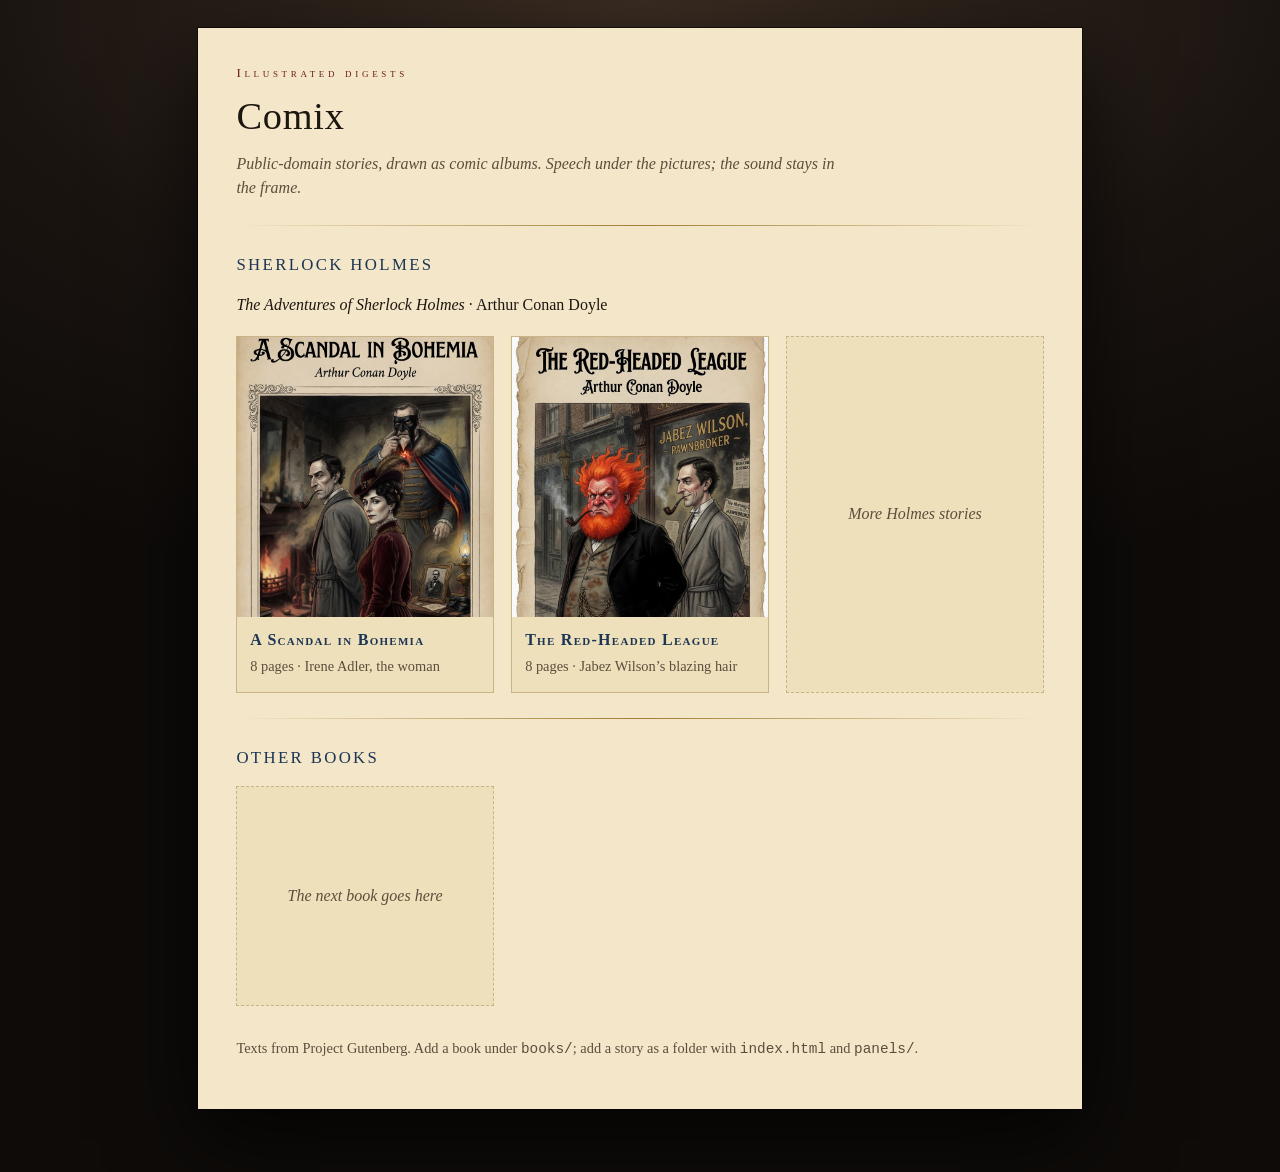
==== index.html @ 502da9e5 "Add Comix site with two Sherlock Holmes digests Catalog of books and stories, plus A Scandal in Bohe" ====
<!DOCTYPE html>
<html lang="en">
<head>
<meta charset="utf-8">
<meta name="viewport" content="width=device-width, initial-scale=1">
<title>Comix</title>
<link rel="stylesheet" href="/css/site.css">
</head>
<body>
<div class="wrap">
  <article class="sheet">
    <p class="kicker">Illustrated digests</p>
    <h1>Comix</h1>
    <p class="lede">Public-domain stories, drawn as comic albums. Speech under the pictures; the sound stays in the frame.</p>
    <hr class="rule">

    <h2>Sherlock Holmes</h2>
    <p class="book-head"><em>The Adventures of Sherlock Holmes</em> · Arthur Conan Doyle</p>
    <div class="grid">
      <a class="card" href="/books/sherlock-holmes/a-scandal-in-bohemia/">
        <img src="/books/sherlock-holmes/a-scandal-in-bohemia/panels/00-cover.jpg" alt="A Scandal in Bohemia">
        <div class="meta">
          <strong>A Scandal in Bohemia</strong>
          <span>8 pages · Irene Adler, the woman</span>
        </div>
      </a>
      <a class="card" href="/books/sherlock-holmes/the-red-headed-league/">
        <img src="/books/sherlock-holmes/the-red-headed-league/panels/00-cover.jpg" alt="The Red-Headed League">
        <div class="meta">
          <strong>The Red-Headed League</strong>
          <span>8 pages · Jabez Wilson’s blazing hair</span>
        </div>
      </a>
      <a class="card ghost" href="/books/sherlock-holmes/">
        More Holmes stories
      </a>
    </div>

    <hr class="rule">
    <h2>Other books</h2>
    <div class="grid">
      <div class="card ghost">The next book goes here</div>
    </div>

    <footer>
      Texts from Project Gutenberg. Add a book under <code>books/</code>; add a story as a folder with <code>index.html</code> and <code>panels/</code>.
    </footer>
  </article>
</div>
</body>
</html>
---- css/site.css ----
:root {
  --ink: #1c1610;
  --paper: #f4e6c8;
  --muted: #5c4e3d;
  --oxblood: #6b1c22;
  --gold: #a07d32;
  --prussian: #1c3554;
}
* { box-sizing: border-box; }
html, body { margin: 0; padding: 0; }
body {
  background: radial-gradient(1200px 600px at 50% 0%, #3a2c22 0%, #1a1410 55%, #0e0b09 100%);
  color: var(--ink);
  font-family: Palatino, "Palatino Linotype", "Iowan Old Style", "Times New Roman", serif;
  line-height: 1.5;
  min-height: 100vh;
}
.wrap {
  max-width: 920px;
  margin: 0 auto;
  padding: 28px 18px 64px;
}
.sheet {
  background: var(--paper);
  box-shadow: 0 0 0 1px #0008, 0 30px 80px #000a;
  padding: 2.2rem 2.4rem 3rem;
}
.kicker {
  font-variant: small-caps;
  letter-spacing: .28em;
  color: var(--oxblood);
  font-size: .82rem;
  margin: 0 0 .35rem;
}
h1 {
  font-weight: 400;
  font-size: 2.4rem;
  margin: 0 0 .35rem;
  letter-spacing: .02em;
}
.lede {
  color: var(--muted);
  font-style: italic;
  margin: 0 0 1.6rem;
  max-width: 38rem;
}
.rule {
  border: 0;
  height: 1px;
  background: linear-gradient(90deg, transparent, var(--gold), transparent);
  margin: 1.6rem 0;
}
h2 {
  font-weight: 400;
  letter-spacing: .14em;
  text-transform: uppercase;
  font-size: 1.05rem;
  color: var(--prussian);
  margin: 0 0 1rem;
}
.crumbs {
  font-size: .92rem;
  margin: 0 0 1.2rem;
}
.crumbs a { color: var(--oxblood); }
.grid {
  display: grid;
  grid-template-columns: repeat(auto-fill, minmax(240px, 1fr));
  gap: 1.1rem;
}
.card {
  display: block;
  background: #efe0bc;
  border: 1px solid #c9b48a;
  color: inherit;
  text-decoration: none;
  overflow: hidden;
}
.card img {
  width: 100%;
  height: 280px;
  object-fit: cover;
  object-position: center 15%;
  display: block;
  background: #1c1610;
}
.card .meta { padding: .7rem .8rem .9rem; }
.card strong {
  display: block;
  font-variant: small-caps;
  letter-spacing: .08em;
  color: var(--prussian);
}
.card span {
  display: block;
  color: var(--muted);
  font-size: .9rem;
  margin-top: .2rem;
}
.card.ghost {
  min-height: 220px;
  display: flex;
  align-items: center;
  justify-content: center;
  color: var(--muted);
  font-style: italic;
  border-style: dashed;
}
.book-head { margin-bottom: 1.2rem; }
.book-head p { margin: .3rem 0 0; color: var(--muted); }
footer {
  margin-top: 2rem;
  color: var(--muted);
  font-size: .9rem;
}
a { color: var(--oxblood); }
@media (max-width: 640px) {
  .sheet { padding: 1.4rem 1.1rem 2.2rem; }
  h1 { font-size: 1.8rem; }
  .card img { height: 200px; }
}
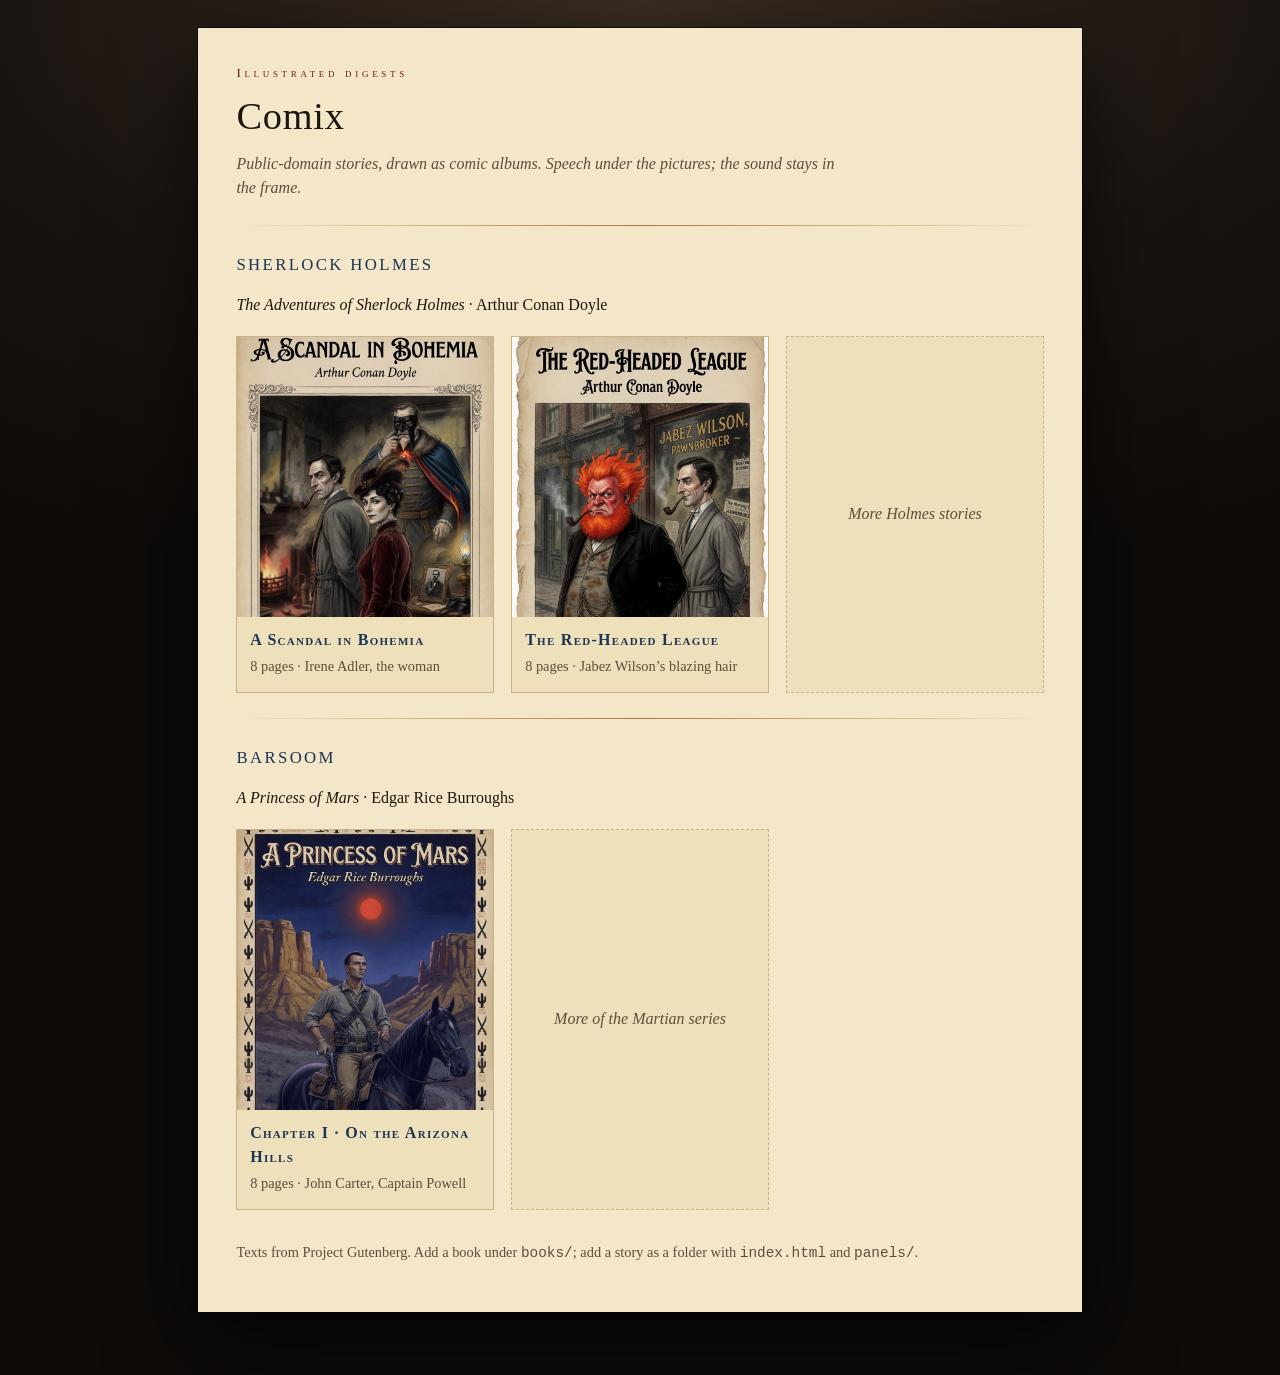
==== commit 8e0dc10a: "Add Barsoom Chapter I: On the Arizona Hills Eight-page digest of A Princess of Mars, starting in Ari" ====
--- a/index.html
+++ b/index.html
@@ -37,9 +37,20 @@
     </div>
 
     <hr class="rule">
-    <h2>Other books</h2>
+
+    <h2>Barsoom</h2>
+    <p class="book-head"><em>A Princess of Mars</em> · Edgar Rice Burroughs</p>
     <div class="grid">
-      <div class="card ghost">The next book goes here</div>
+      <a class="card" href="/books/barsoom/a-princess-of-mars/chapter-01/">
+        <img src="/books/barsoom/a-princess-of-mars/chapter-01/panels/00-cover.jpg" alt="A Princess of Mars, Chapter I">
+        <div class="meta">
+          <strong>Chapter I · On the Arizona Hills</strong>
+          <span>8 pages · John Carter, Captain Powell</span>
+        </div>
+      </a>
+      <a class="card ghost" href="/books/barsoom/">
+        More of the Martian series
+      </a>
     </div>
 
     <footer>
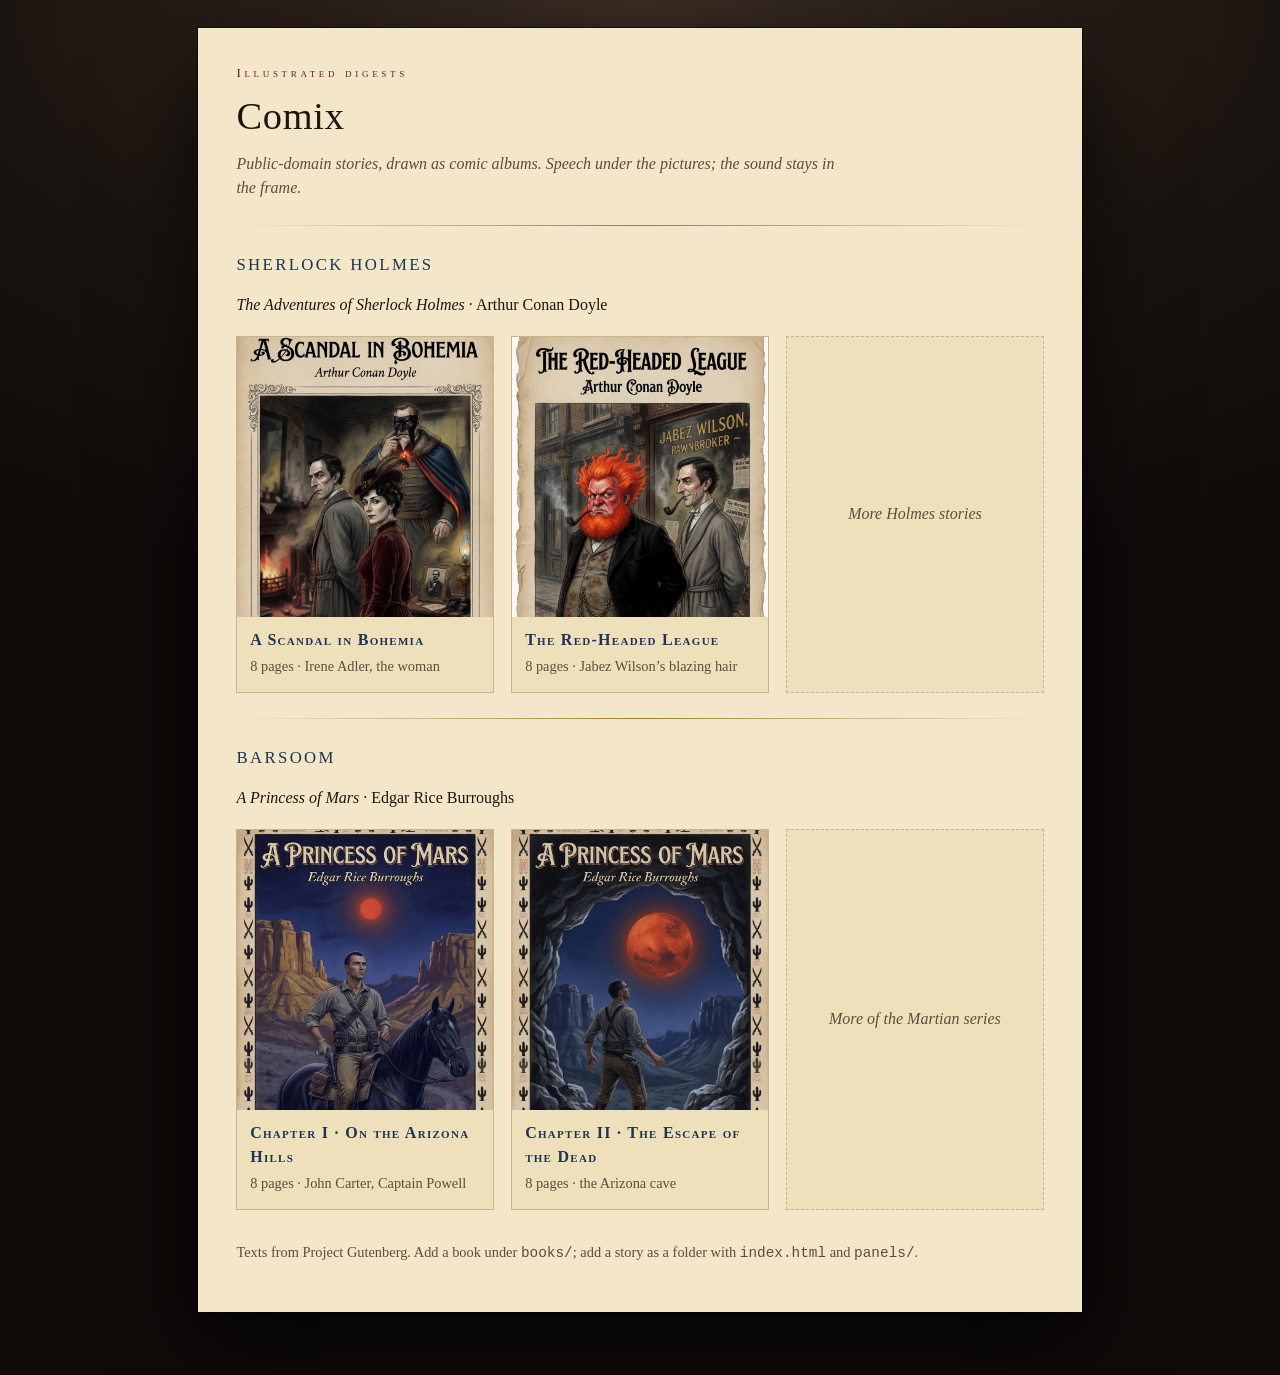
==== commit 2a6bd753: "Add Barsoom Chapter II: The Escape of the Dead Eight-page digest of the Arizona cave: paralysis, the" ====
--- a/index.html
+++ b/index.html
@@ -48,6 +48,13 @@
           <span>8 pages · John Carter, Captain Powell</span>
         </div>
       </a>
+      <a class="card" href="/books/barsoom/a-princess-of-mars/chapter-02/">
+        <img src="/books/barsoom/a-princess-of-mars/chapter-02/panels/00-cover.jpg" alt="A Princess of Mars, Chapter II">
+        <div class="meta">
+          <strong>Chapter II · The Escape of the Dead</strong>
+          <span>8 pages · the Arizona cave</span>
+        </div>
+      </a>
       <a class="card ghost" href="/books/barsoom/">
         More of the Martian series
       </a>
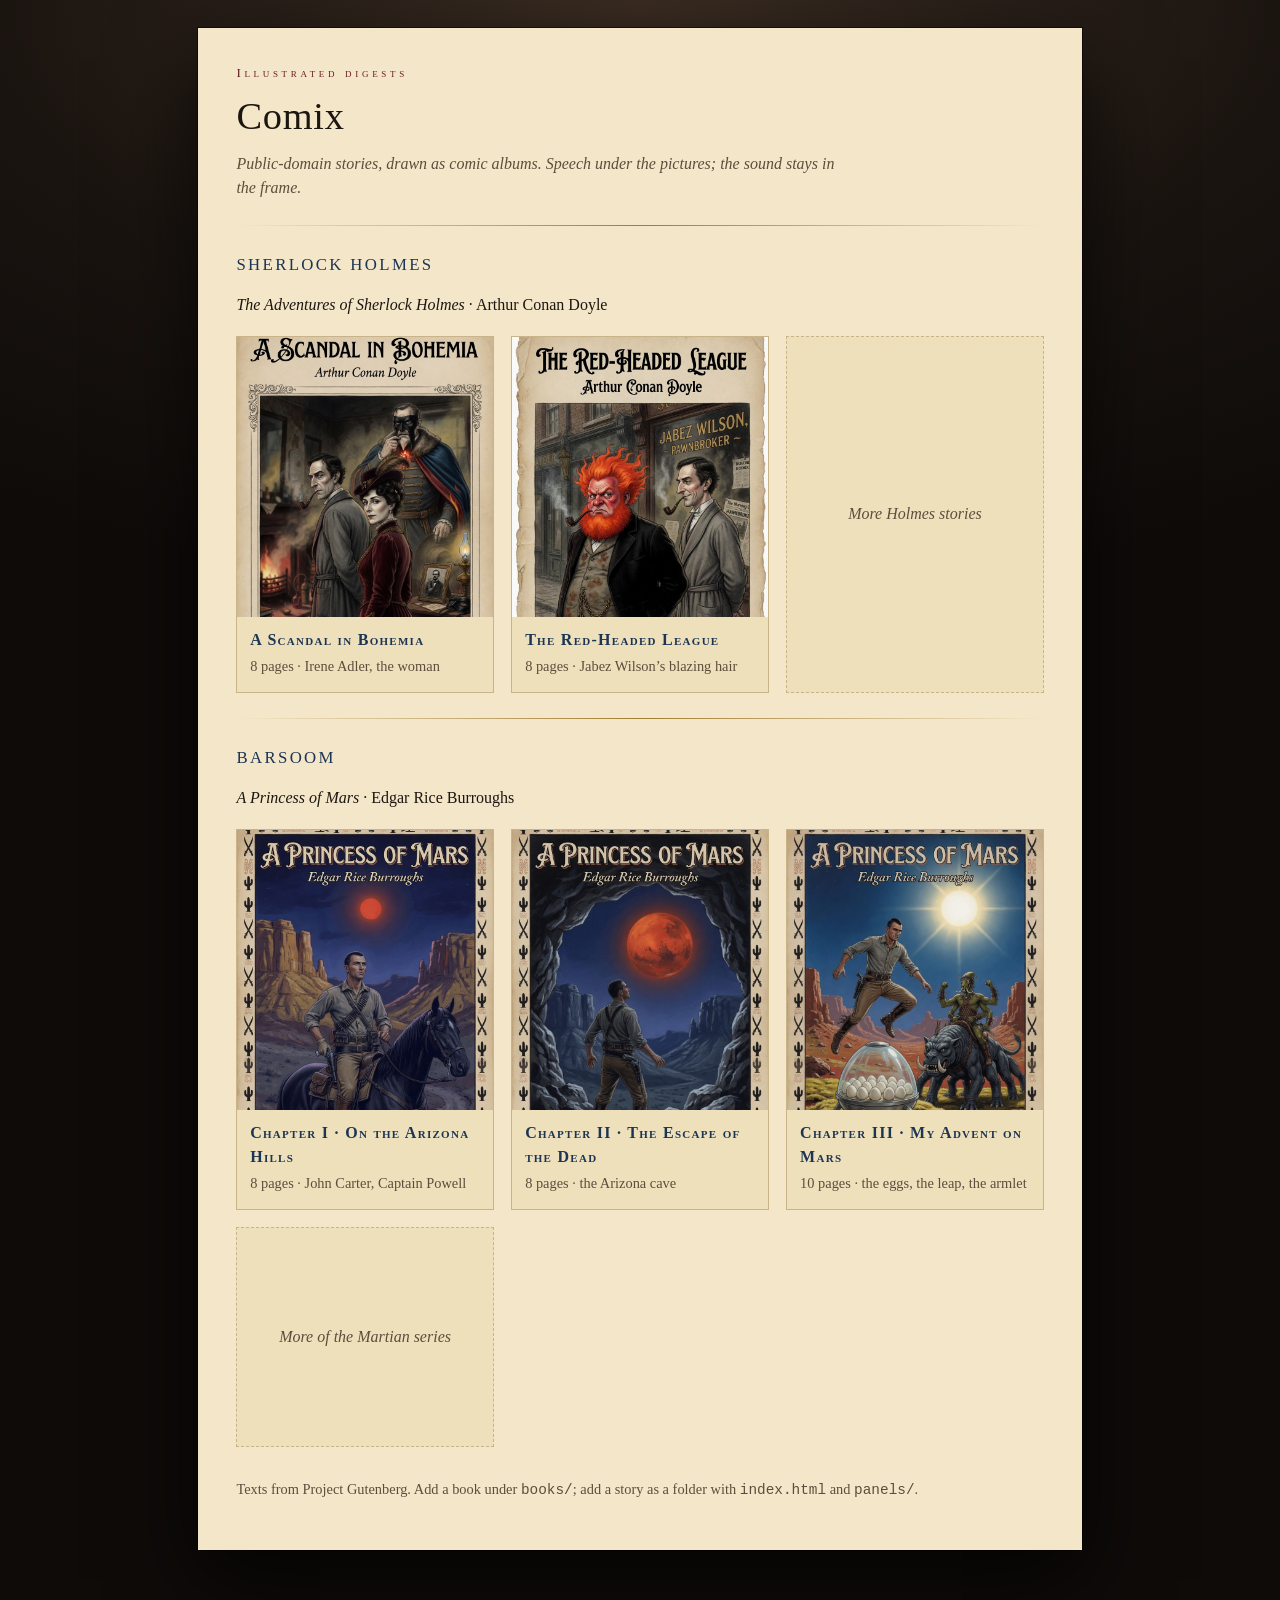
==== commit fdcb1103: "Add Barsoom Chapter III: My Advent on Mars Ten-page digest of the landing: moss and eggs, the charge" ====
--- a/index.html
+++ b/index.html
@@ -55,6 +55,13 @@
           <span>8 pages · the Arizona cave</span>
         </div>
       </a>
+      <a class="card" href="/books/barsoom/a-princess-of-mars/chapter-03/">
+        <img src="/books/barsoom/a-princess-of-mars/chapter-03/panels/00-cover.jpg" alt="A Princess of Mars, Chapter III">
+        <div class="meta">
+          <strong>Chapter III · My Advent on Mars</strong>
+          <span>10 pages · the eggs, the leap, the armlet</span>
+        </div>
+      </a>
       <a class="card ghost" href="/books/barsoom/">
         More of the Martian series
       </a>
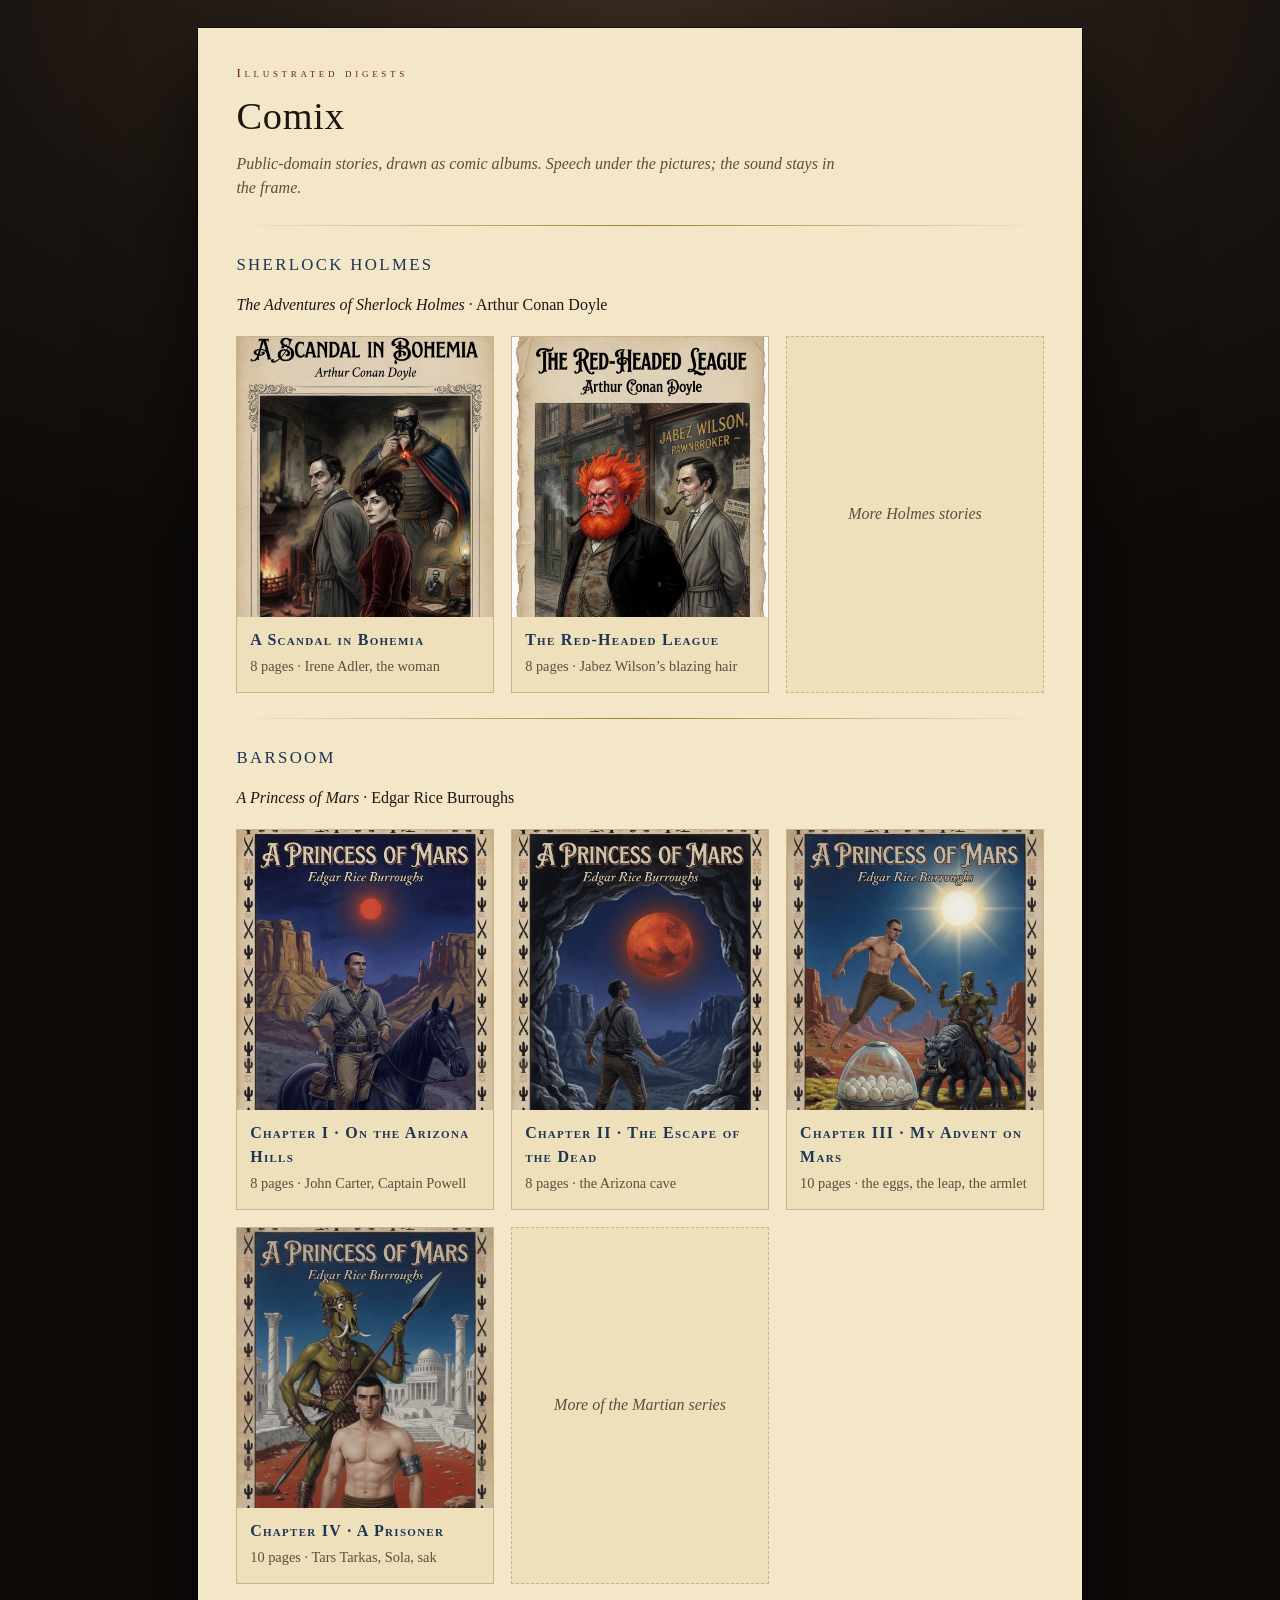
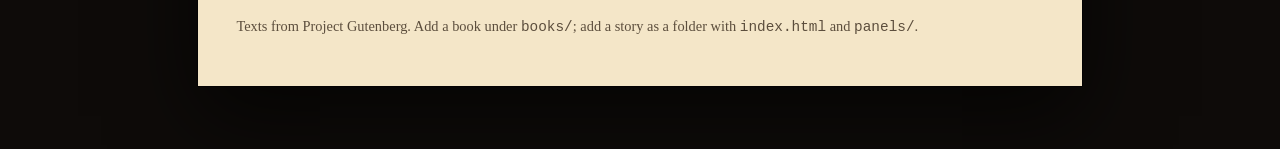
==== commit 8cc15e05: "Add Barsoom Chapter IV: A Prisoner Ten-page digest of the dead city, Tars Tarkas named, the punch, s" ====
--- a/index.html
+++ b/index.html
@@ -62,6 +62,13 @@
           <span>10 pages · the eggs, the leap, the armlet</span>
         </div>
       </a>
+      <a class="card" href="/books/barsoom/a-princess-of-mars/chapter-04/">
+        <img src="/books/barsoom/a-princess-of-mars/chapter-04/panels/00-cover.jpg" alt="A Princess of Mars, Chapter IV">
+        <div class="meta">
+          <strong>Chapter IV · A Prisoner</strong>
+          <span>10 pages · Tars Tarkas, Sola, sak</span>
+        </div>
+      </a>
       <a class="card ghost" href="/books/barsoom/">
         More of the Martian series
       </a>
